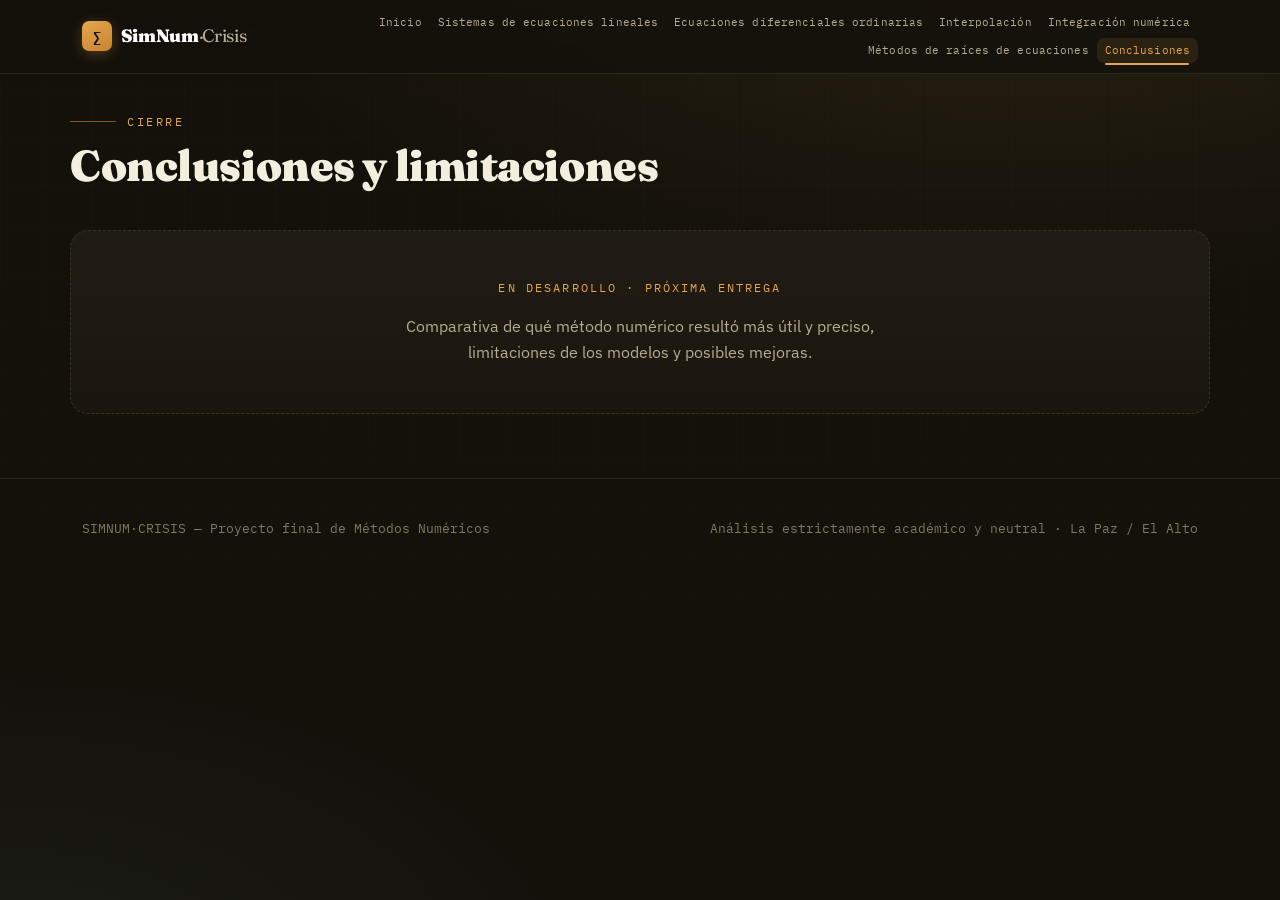
==== conclusiones.html @ 5d235de5 "Add files via upload" ====
<!DOCTYPE html>
<html lang="es" data-bs-theme="dark">
<head>
<meta charset="UTF-8">
<meta name="viewport" content="width=device-width, initial-scale=1.0">
<title>Conclusiones · SimNum·Crisis</title>
<link href="https://cdn.jsdelivr.net/npm/bootstrap@5.3.3/dist/css/bootstrap.min.css" rel="stylesheet">
<link rel="preconnect" href="https://fonts.googleapis.com">
<link rel="preconnect" href="https://fonts.gstatic.com" crossorigin>
<link href="https://fonts.googleapis.com/css2?family=Fraunces:opsz,wght@9..144,400;9..144,600;9..144,900&family=IBM+Plex+Mono:wght@400;500;600&family=IBM+Plex+Sans:wght@400;500;600;700&display=swap" rel="stylesheet">
<link rel="stylesheet" href="styles.css">
</head>
<body>
<div class="bg-atmos"></div><div class="bg-grid"></div>
<nav class="navbar navbar-expand-lg fixed-top"><div class="container"><a class="navbar-brand d-flex align-items-center" href="index.html"><span class="brand-mark">&#8721;</span> SimNum<span class="dim" style="font-weight:400">&#183;Crisis</span></a><button class="navbar-toggler border-0" type="button" data-bs-toggle="collapse" data-bs-target="#nav"><span class="navbar-toggler-icon"></span></button><div class="collapse navbar-collapse justify-content-end" id="nav"><ul class="navbar-nav align-items-lg-center"><li class="nav-item"><a class="nav-link" href="index.html">Inicio</a></li><li class="nav-item"><a class="nav-link" href="modulo1.html">Sistemas de ecuaciones lineales</a></li><li class="nav-item"><a class="nav-link" href="modulo2.html">Ecuaciones diferenciales ordinarias</a></li><li class="nav-item"><a class="nav-link" href="modulo3.html">Interpolaci&#243;n</a></li><li class="nav-item"><a class="nav-link" href="modulo4.html">Integraci&#243;n num&#233;rica</a></li><li class="nav-item"><a class="nav-link" href="modulo5.html">M&#233;todos de ra&#237;ces de ecuaciones</a></li><li class="nav-item"><a class="nav-link active" href="conclusiones.html">Conclusiones</a></li></ul></div></div></nav>
<main class="subpage">
<div class="container section"><div class="section-head"><div class="modnum"><span class="ln"></span> CIERRE</div><h2>Conclusiones y limitaciones</h2></div><div class="soon-wrap"><div class="soon-tag">En desarrollo &#183; pr&#243;xima entrega</div><p class="dim mt-3 mb-0" style="max-width:55ch;margin:auto">Comparativa de qu&#233; m&#233;todo num&#233;rico result&#243; m&#225;s &#250;til y preciso, limitaciones de los modelos y posibles mejoras.</p></div></div>
</main>
<footer><div class="container d-flex flex-wrap justify-content-between gap-2"><span>SIMNUM&#183;CRISIS &#8212; Proyecto final de M&#233;todos Num&#233;ricos</span><span class="faint">An&#225;lisis estrictamente acad&#233;mico y neutral &#183; La Paz / El Alto</span></div></footer>
<script src="https://cdn.jsdelivr.net/npm/bootstrap@5.3.3/dist/js/bootstrap.bundle.min.js"></script>
</body>
</html>
---- styles.css ----
:root{
  --ink:#14110B;--ink-2:#1A160E;--surface:#211C13;--surface-2:#2A2418;
  --line:#3A3120;--line-soft:#2E2718;--text:#F4EEDF;--text-dim:#B6AC94;--text-faint:#82785F;
  --ochre:#E4A64D;--ochre-deep:#C8842F;--teal:#6FC0A8;--crisis:#E05C3C;--blue:#7FA8D6;
  --font-display:'Fraunces',Georgia,serif;--font-body:'IBM Plex Sans',system-ui,sans-serif;--font-mono:'IBM Plex Mono',ui-monospace,monospace;
}
*{box-sizing:border-box}
html{scroll-behavior:smooth}
body{background:var(--ink);color:var(--text);font-family:var(--font-body);font-size:16px;line-height:1.6;overflow-x:hidden;-webkit-font-smoothing:antialiased}
.bg-atmos{position:fixed;inset:0;z-index:-2;pointer-events:none;background:radial-gradient(120% 80% at 80% -10%,rgba(228,166,77,.10),transparent 55%),radial-gradient(90% 70% at 0% 110%,rgba(111,192,168,.07),transparent 50%),var(--ink)}
.bg-grid{position:fixed;inset:0;z-index:-1;pointer-events:none;opacity:.5;background-image:linear-gradient(rgba(255,255,255,.022) 1px,transparent 1px),linear-gradient(90deg,rgba(255,255,255,.022) 1px,transparent 1px);background-size:46px 46px;mask-image:radial-gradient(120% 100% at 50% 0%,#000 40%,transparent 90%)}
h1,h2,h3,h4{font-family:var(--font-display);letter-spacing:-.01em;color:var(--text)}
.eyebrow{font-family:var(--font-mono);font-size:.72rem;font-weight:500;letter-spacing:.28em;text-transform:uppercase;color:var(--ochre)}
.mono{font-family:var(--font-mono)} .dim{color:var(--text-dim)} .faint{color:var(--text-faint)}

/* navbar / tabs */
.navbar{background:rgba(20,17,11,.86);backdrop-filter:blur(14px);border-bottom:1px solid var(--line-soft);padding:.6rem 0}
.navbar-brand{font-family:var(--font-display);font-weight:900;font-size:1.12rem;letter-spacing:-.02em}
.brand-mark{display:inline-flex;align-items:center;justify-content:center;width:30px;height:30px;margin-right:.55rem;border-radius:7px;background:linear-gradient(150deg,var(--ochre),var(--ochre-deep));color:#1a1407;font-family:var(--font-mono);font-weight:600;font-size:.85rem;box-shadow:0 3px 14px rgba(228,166,77,.28)}
.navbar-nav{flex-wrap:wrap;row-gap:.2rem;justify-content:flex-end}
.navbar .nav-link{font-family:var(--font-mono);font-size:.71rem;line-height:1.25;letter-spacing:.01em;color:var(--text-dim);padding:.34rem .55rem;border-radius:7px;transition:.18s;cursor:pointer;position:relative}
.navbar .nav-link:hover{color:var(--text);background:rgba(255,255,255,.04)}
.navbar .nav-link.active{color:var(--ochre);background:rgba(228,166,77,.10)}
.navbar .nav-link.active::after{content:"";position:absolute;left:.55rem;right:.55rem;bottom:-2px;height:2px;background:var(--ochre);border-radius:2px}

/* views */
.view{display:none}
.view.active{display:block;animation:fade .45s ease}
@keyframes fade{from{opacity:0;transform:translateY(10px)}to{opacity:1;transform:none}}

/* hero */
.hero{padding:7rem 0 2.5rem}
.hero-tag{display:inline-flex;align-items:center;gap:.6rem;margin-bottom:1.6rem;padding:.4rem .9rem;border:1px solid var(--line);border-radius:100px;font-family:var(--font-mono);font-size:.74rem;letter-spacing:.12em;color:var(--text-dim);background:rgba(224,92,60,.06)}
.hero-tag .pulse{width:8px;height:8px;border-radius:50%;background:var(--crisis);animation:pulse 2.2s infinite}
@keyframes pulse{0%{box-shadow:0 0 0 0 rgba(224,92,60,.55)}70%{box-shadow:0 0 0 11px rgba(224,92,60,0)}100%{box-shadow:0 0 0 0 rgba(224,92,60,0)}}
.hero h1{font-size:clamp(2.4rem,5.6vw,4.3rem);font-weight:900;line-height:1.03;margin-bottom:1.3rem}
.hero h1 .accent{color:var(--ochre);font-style:italic;font-weight:600}
.hero .lead-txt{font-size:1.1rem;color:var(--text-dim);max-width:60ch}
.hero-meta{display:flex;flex-wrap:wrap;gap:1.3rem;margin-top:2rem;font-family:var(--font-mono);font-size:.8rem;color:var(--text-faint)}
.hero-meta span b{color:var(--text-dim);font-weight:500}

/* map */
.map-card{background:linear-gradient(180deg,var(--surface),var(--ink-2));border:1px solid var(--line);border-radius:18px;padding:1.2rem 1.2rem .8rem;height:100%}
.bolmap{width:100%;height:auto;max-height:500px;display:block}
.land-g{filter:drop-shadow(0 0 22px rgba(228,166,77,.12))}
.bol-land{fill:rgba(228,166,77,.06);stroke:var(--ochre);stroke-width:2.4;stroke-linejoin:round}
.route{stroke:var(--teal);stroke-width:2;stroke-dasharray:7 7;opacity:.65;animation:dash 16s linear infinite}
@keyframes dash{to{stroke-dashoffset:-260}}
.plant-node{fill:var(--teal);stroke:var(--ink);stroke-width:2}
.plant-lbl{fill:var(--teal);font-family:var(--font-mono);font-size:17px;font-weight:500}
.city-dot{fill:var(--text-dim)}
.city-major{fill:var(--crisis);stroke:#fff;stroke-width:2}
.city-halo{fill:var(--crisis);animation:halo 2.6s ease-in-out infinite}
@keyframes halo{0%,100%{opacity:.10}50%{opacity:.30}}
.city-lbl{fill:var(--text-dim);font-family:var(--font-mono);font-size:18px}
.city-lbl-major{fill:var(--text);font-family:var(--font-mono);font-size:22px;font-weight:600}
.map-legend{display:flex;flex-wrap:wrap;gap:1rem;font-family:var(--font-mono);font-size:.72rem;color:var(--text-faint);padding:.4rem .2rem 0}
.map-legend i{display:inline-block;width:10px;height:10px;border-radius:50%;margin-right:.4rem;vertical-align:middle}

/* statcards */
.statcard{border:1px solid var(--line);border-radius:14px;padding:1.25rem 1.35rem;height:100%;background:linear-gradient(180deg,var(--surface),var(--ink-2));transition:.22s}
.statcard:hover{border-color:var(--ochre-deep);transform:translateY(-3px)}
.statcard .val{font-family:var(--font-display);font-weight:900;font-size:1.9rem;line-height:1;color:var(--ochre)}
.statcard .val small{font-size:1rem;color:var(--text-dim);font-weight:400}
.statcard .lbl{font-family:var(--font-mono);font-size:.7rem;letter-spacing:.08em;text-transform:uppercase;color:var(--text-faint);margin-top:.55rem}
.statcard .src{font-size:.73rem;color:var(--text-faint);margin-top:.3rem}

/* method overview */
.method-card{border:1px solid var(--line);border-radius:14px;padding:1.3rem;height:100%;background:linear-gradient(180deg,var(--surface),var(--ink-2));transition:.2s;cursor:pointer}
.method-card:hover{border-color:var(--ochre);transform:translateY(-3px)}
.method-card .mc-num{font-family:var(--font-mono);font-size:.75rem;color:var(--ochre);letter-spacing:.1em}
.method-card h4{font-size:1.05rem;margin:.5rem 0 .4rem}
.method-card p{font-size:.86rem;color:var(--text-dim);margin:0}

/* section */
.section{padding:2.5rem 0 4rem}
.section-head{margin-bottom:2.4rem}
.section-head h2{font-size:clamp(1.9rem,4vw,2.7rem);font-weight:900;margin:.5rem 0 .8rem}
.modnum{font-family:var(--font-mono);font-size:.78rem;letter-spacing:.2em;color:var(--ochre);display:flex;align-items:center;gap:.7rem}
.modnum .ln{height:1px;width:46px;background:var(--ochre-deep);opacity:.6}

/* panels */
.panel{background:linear-gradient(180deg,var(--surface),var(--ink-2));border:1px solid var(--line);border-radius:16px;padding:1.6rem}
.panel h4{font-size:1.1rem;margin-bottom:.2rem}
.panel-label{font-family:var(--font-mono);font-size:.72rem;letter-spacing:.14em;text-transform:uppercase;color:var(--text-faint);margin-bottom:1.1rem}
.algo-note{font-size:.92rem;color:var(--text-dim);border-left:2px solid var(--ochre-deep);padding:.2rem 0 .2rem 1rem;margin-bottom:1.2rem}
.algo-note code{color:var(--ochre);background:rgba(228,166,77,.08);padding:.05rem .35rem;border-radius:4px}

/* matrix inputs */
.matrix-wrap{display:flex;align-items:stretch;gap:1.1rem;flex-wrap:wrap}
.matrix-grid{display:grid;grid-template-columns:repeat(3,1fr);gap:.5rem}
.bvec-grid{display:grid;grid-template-columns:1fr;gap:.5rem}
.cell-lbl{font-family:var(--font-mono);font-size:.68rem;color:var(--text-faint);letter-spacing:.06em}
.num-in{width:100%;background:var(--ink);border:1px solid var(--line);color:var(--text);font-family:var(--font-mono);font-size:.95rem;text-align:center;border-radius:8px;padding:.5rem .3rem;transition:.15s}
.num-in:focus{outline:none;border-color:var(--ochre);box-shadow:0 0 0 3px rgba(228,166,77,.15);background:#171309}
.brace{display:flex;align-items:center;font-size:2.6rem;color:var(--text-faint);font-family:var(--font-display)}
.eq-sign{display:flex;align-items:center;font-family:var(--font-mono);font-size:1.4rem;color:var(--ochre)}
.dom-badge{display:inline-flex;align-items:center;gap:.5rem;font-family:var(--font-mono);font-size:.78rem;padding:.4rem .8rem;border-radius:8px;border:1px solid var(--line)}
.dom-ok{color:var(--teal);border-color:rgba(111,192,168,.4);background:rgba(111,192,168,.07)}
.dom-bad{color:var(--crisis);border-color:rgba(224,92,60,.4);background:rgba(224,92,60,.07)}
.dot{width:8px;height:8px;border-radius:50%}
.btn-calc{background:linear-gradient(150deg,var(--ochre),var(--ochre-deep));color:#1a1407;border:none;font-family:var(--font-mono);font-weight:600;letter-spacing:.05em;font-size:.85rem;padding:.7rem 1.6rem;border-radius:9px;transition:.18s}
.btn-calc:hover{filter:brightness(1.08);transform:translateY(-2px);box-shadow:0 8px 22px rgba(228,166,77,.25);color:#1a1407}
.btn-ghost{background:transparent;border:1px solid var(--line);color:var(--text-dim);font-family:var(--font-mono);font-size:.8rem;padding:.6rem 1.1rem;border-radius:9px;transition:.18s;cursor:pointer}
.btn-ghost:hover{border-color:var(--crisis);color:var(--crisis)}
.res-x{display:flex;flex-direction:column;gap:.7rem}
.x-row{display:flex;align-items:center;justify-content:space-between;padding:.8rem 1rem;border:1px solid var(--line);border-radius:10px;background:var(--ink-2)}
.x-row .name{font-size:.9rem}
.x-row .name small{display:block;font-family:var(--font-mono);font-size:.68rem;color:var(--text-faint)}
.x-row .qty{font-family:var(--font-display);font-weight:900;font-size:1.5rem;color:var(--ochre)}
.x-row .qty span{font-size:.8rem;color:var(--text-dim);font-weight:400}
.tbl-iter{width:100%;font-family:var(--font-mono);font-size:.82rem;border-collapse:collapse}
.tbl-iter th{color:var(--ochre);text-align:right;padding:.5rem .7rem;border-bottom:1px solid var(--line);font-weight:500;position:sticky;top:0;background:var(--surface)}
.tbl-iter th:first-child{text-align:left}
.tbl-iter td{text-align:right;padding:.42rem .7rem;border-bottom:1px solid var(--line-soft);color:var(--text-dim)}
.tbl-iter td:first-child{text-align:left;color:var(--text-faint)}
.tbl-iter tr:last-child td{color:var(--text);font-weight:500}
.tbl-scroll{max-height:340px;overflow:auto;border:1px solid var(--line);border-radius:10px}
.interp{background:rgba(228,166,77,.05);border:1px solid var(--line);border-radius:12px;padding:1.2rem 1.3rem;font-size:.94rem;color:var(--text-dim)}
.interp h5{font-family:var(--font-mono);font-size:.74rem;letter-spacing:.14em;text-transform:uppercase;color:var(--ochre);margin-bottom:.7rem}
.interp b{color:var(--text);font-weight:600}

/* en desarrollo */
.soon-wrap{text-align:center;padding:3rem 1rem;border:1px dashed var(--line);border-radius:18px;background:linear-gradient(180deg,var(--surface),var(--ink-2))}
.soon-wrap .soon-tag{font-family:var(--font-mono);font-size:.74rem;letter-spacing:.18em;color:var(--ochre);text-transform:uppercase}
.soon-data{display:inline-block;text-align:left;margin-top:1.4rem;border:1px solid var(--line);border-radius:12px;padding:1.1rem 1.4rem;font-family:var(--font-mono);font-size:.85rem;color:var(--text-dim);background:var(--ink-2)}
.soon-data b{color:var(--ochre)}

footer{border-top:1px solid var(--line-soft);padding:2.5rem 0;color:var(--text-faint);font-family:var(--font-mono);font-size:.8rem}
::-webkit-scrollbar{width:10px;height:10px}::-webkit-scrollbar-track{background:var(--ink)}::-webkit-scrollbar-thumb{background:var(--line);border-radius:6px}::-webkit-scrollbar-thumb:hover{background:var(--ochre-deep)}
.helper{font-size:.78rem;color:var(--text-faint)}

/* marcadores de bloqueo (datos ABC) */
.blk-glow{fill:var(--crisis);opacity:.16;animation:halo 2.4s ease-in-out infinite}
.blk-disc{fill:rgba(224,92,60,.9);stroke:#fff;stroke-width:1.5}
.blk-num{fill:#fff;font-family:var(--font-mono);font-size:18px;font-weight:600;text-anchor:middle;dominant-baseline:central}
.map-foot{font-family:var(--font-mono);font-size:.7rem;color:var(--text-faint);line-height:1.55;margin:.55rem .2rem 0}

.subpage{padding-top:4.5rem}

/* ---- Modulo 1: bloques explicativos para publico no tecnico ---- */
.plain{font-size:1rem;color:var(--text-dim);line-height:1.72}
.plain b{color:var(--text);font-weight:600}
.explain .panel-label:first-child{margin-top:0}
.know-box{border:1px solid var(--line);border-radius:12px;padding:1rem 1.1rem;height:100%;background:var(--ink-2)}
.know-box.want{border-color:rgba(228,166,77,.35);background:rgba(228,166,77,.05)}
.know-h{font-family:var(--font-mono);font-size:.74rem;letter-spacing:.07em;text-transform:uppercase;color:var(--teal);margin-bottom:.5rem}
.know-box.want .know-h{color:var(--ochre)}
.know-ul{margin:0;padding-left:1.1rem;color:var(--text-dim);font-size:.92rem}
.know-ul li{margin-bottom:.35rem}
.know-ul li:last-child{margin-bottom:0}
.know-ul b{color:var(--text)}
.xi-list{display:flex;flex-direction:column;gap:.6rem}
.xi-item{display:flex;align-items:center;gap:.9rem;border:1px solid var(--line);border-radius:10px;padding:.7rem .9rem;background:var(--ink-2)}
.xi-chip{flex:none;width:44px;height:44px;border-radius:10px;display:flex;align-items:center;justify-content:center;font-family:var(--font-display);font-weight:900;font-size:1.3rem;color:#1a1407;background:linear-gradient(150deg,var(--ochre),var(--ochre-deep))}
.xi-item b{color:var(--text);font-size:.96rem}
.xi-item small{display:block;font-family:var(--font-mono);font-size:.72rem;color:var(--text-faint)}
.concept-box{border-left:3px solid var(--teal);background:rgba(111,192,168,.06);border-radius:0 10px 10px 0;padding:.9rem 1.1rem;font-size:.94rem;color:var(--text-dim);line-height:1.65}
.concept-box b{color:var(--text);font-weight:600}
.conclusion-card{background:linear-gradient(180deg,rgba(228,166,77,.06),var(--ink-2));border-color:rgba(228,166,77,.3)}
.faint-note{font-size:.92rem;color:var(--text-faint)}
.faint-note b{color:var(--text-dim)}

/* Modulo 3: grilla de datos editable */
.m3-grid{display:grid;grid-template-columns:repeat(4,1fr);gap:.4rem;align-items:center}
.m3-grid .num-in{padding:.45rem .25rem;font-size:.88rem}
.m3-h{font-family:var(--font-mono);font-size:.66rem;letter-spacing:.04em;color:var(--text-faint);text-transform:uppercase;text-align:center;padding-bottom:.15rem}
.m3-h:first-child{text-align:left}
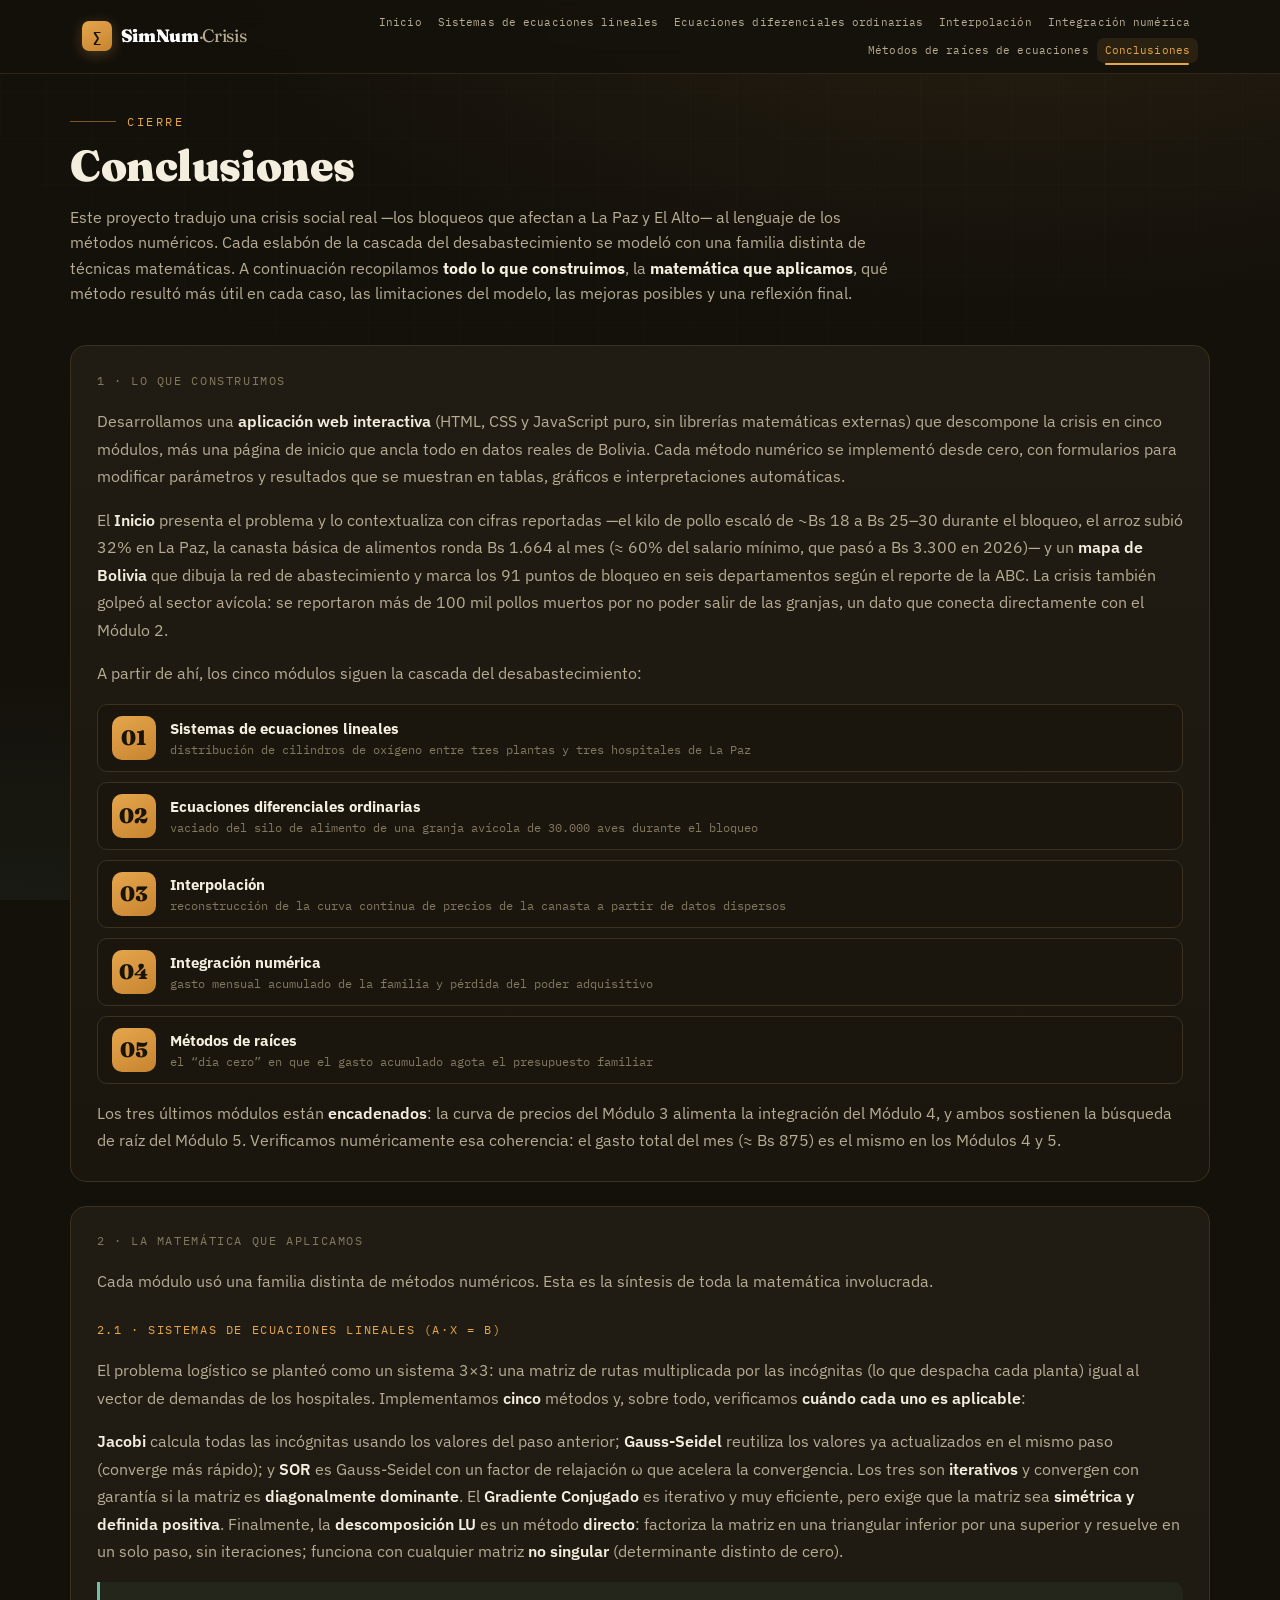
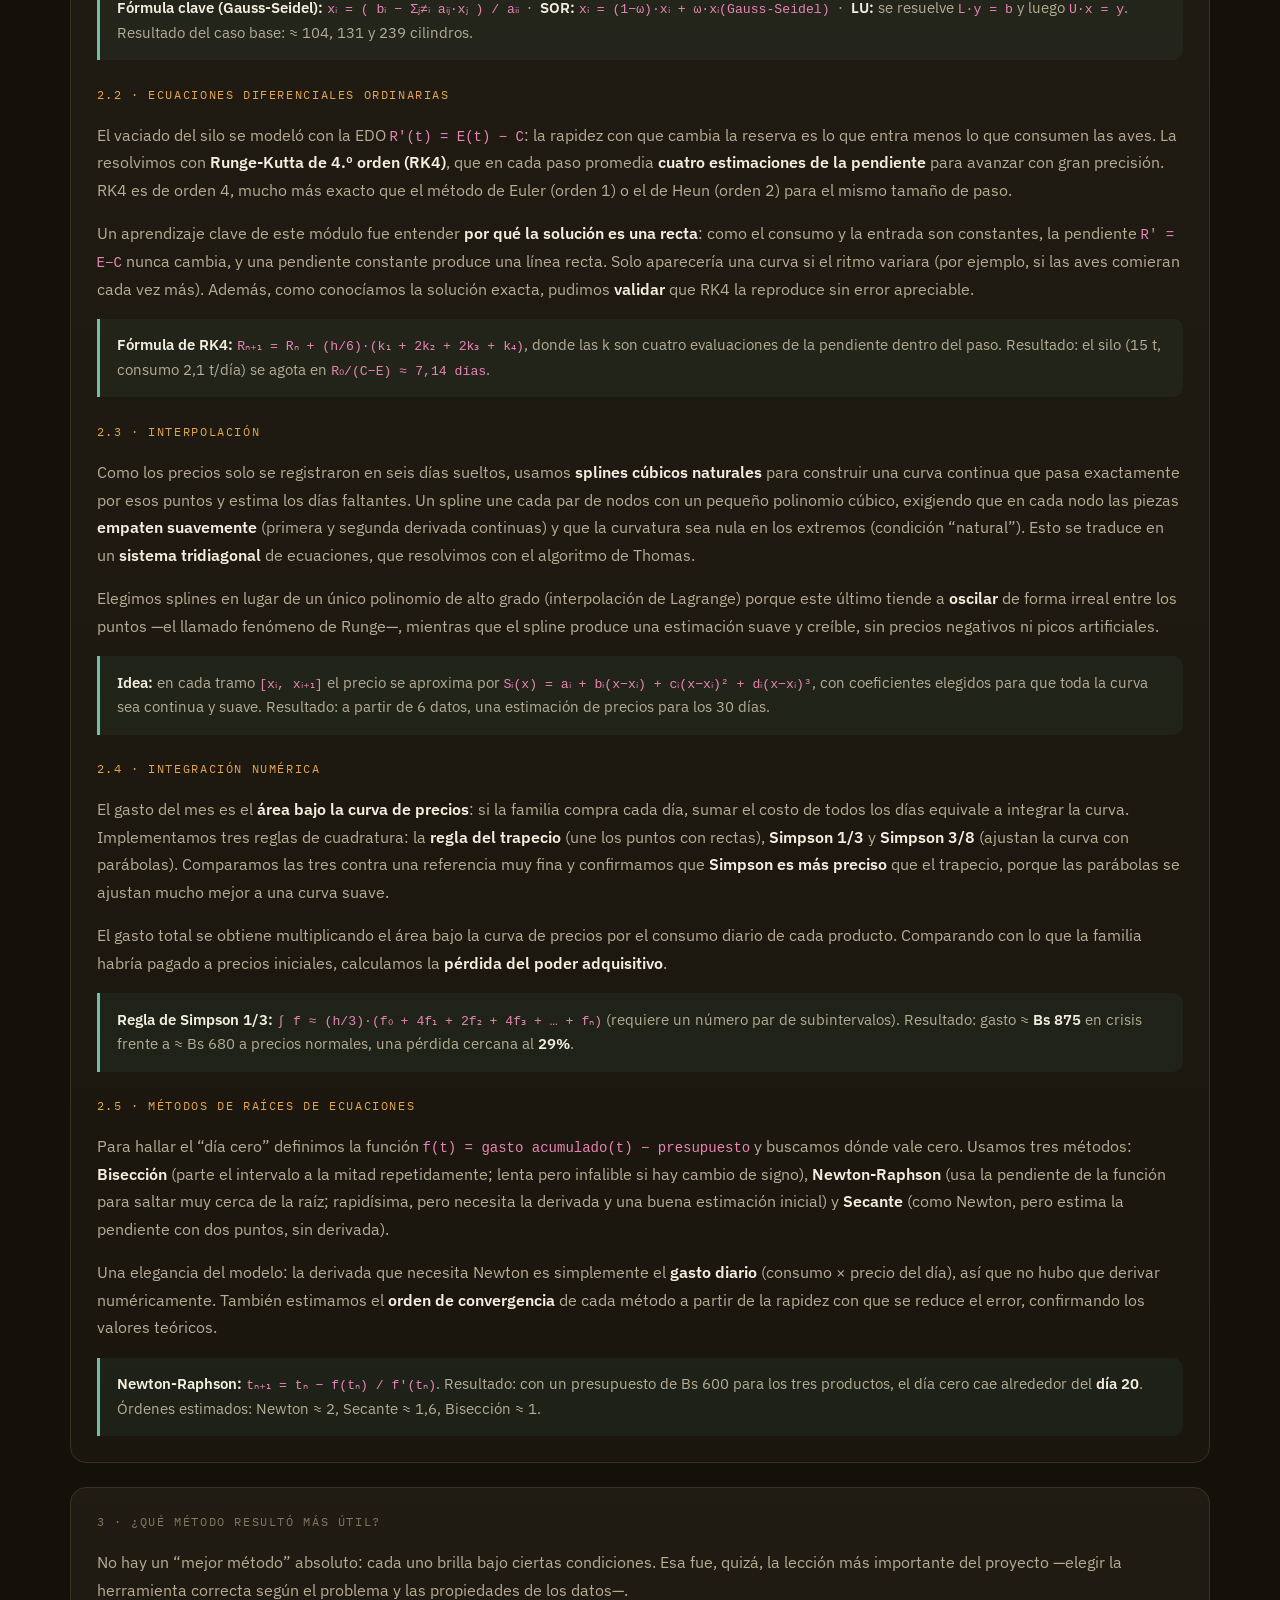
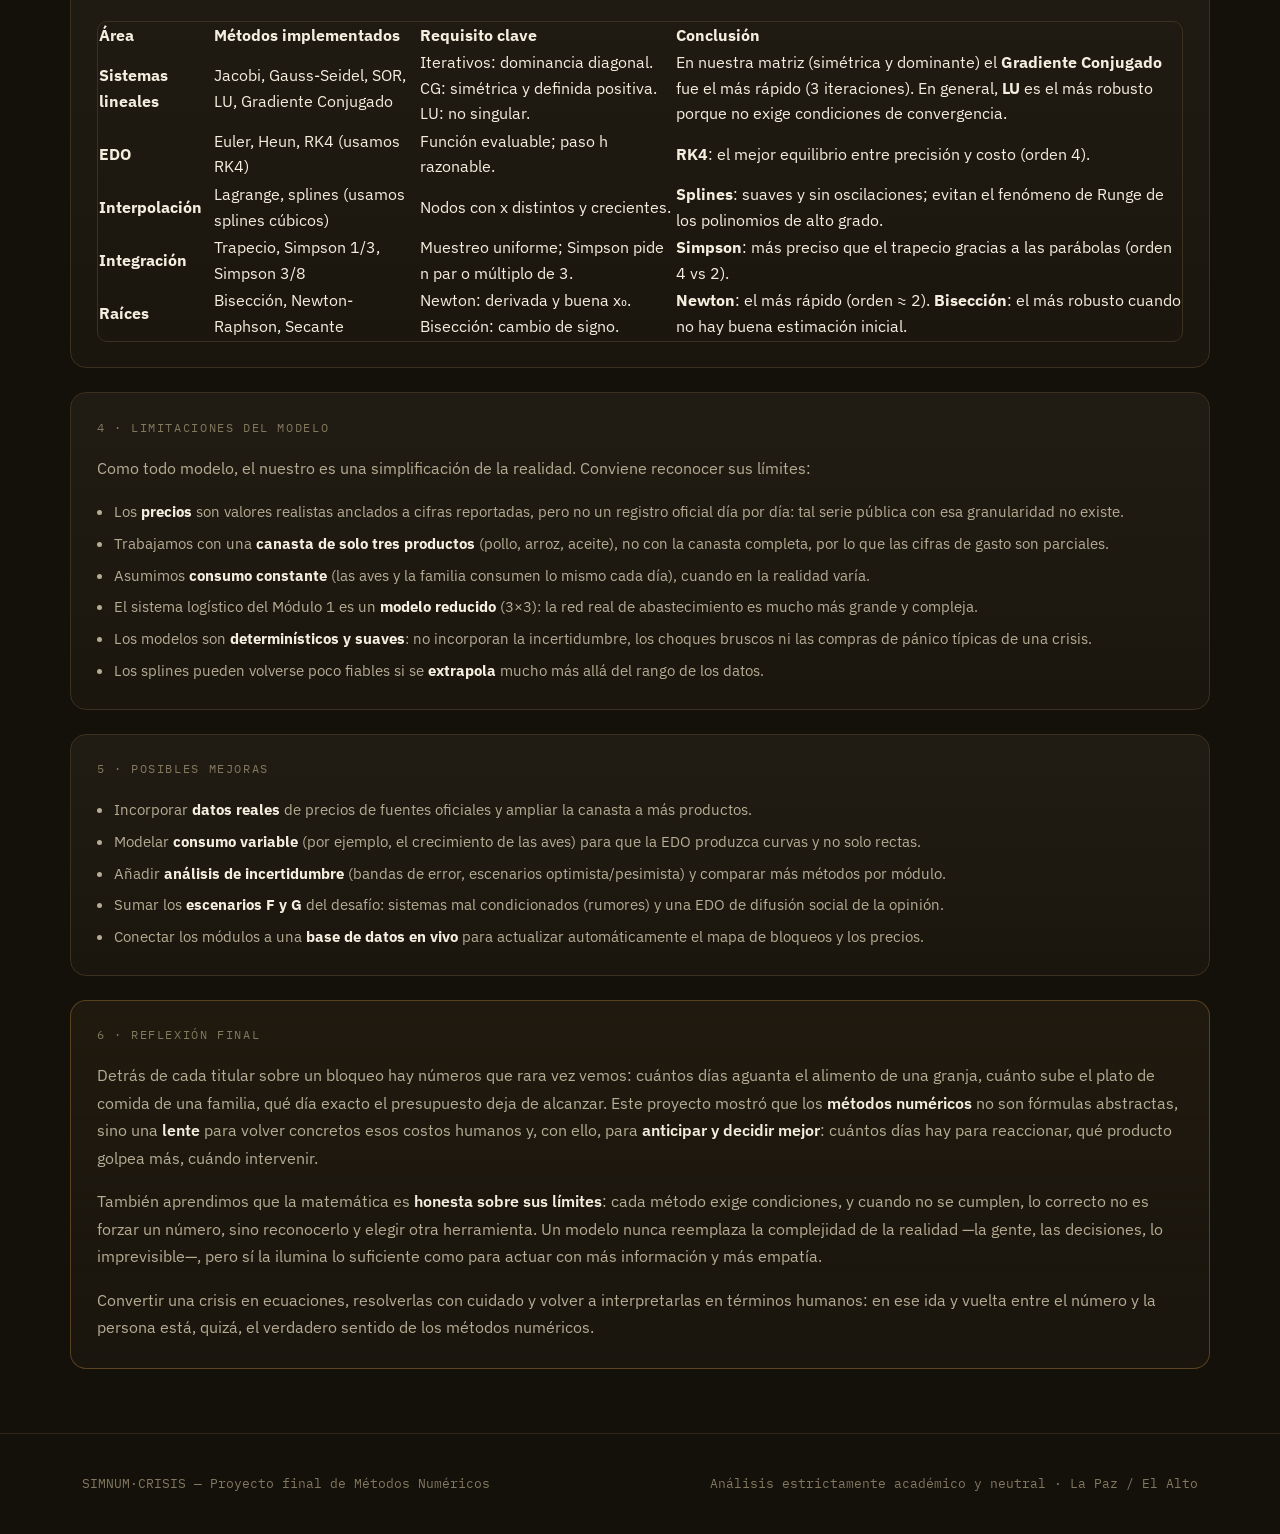
==== commit cf4f627e: "Update conclusiones.html" ====
--- a/conclusiones.html
+++ b/conclusiones.html
@@ -14,9 +14,112 @@
 <div class="bg-atmos"></div><div class="bg-grid"></div>
 <nav class="navbar navbar-expand-lg fixed-top"><div class="container"><a class="navbar-brand d-flex align-items-center" href="index.html"><span class="brand-mark">&#8721;</span> SimNum<span class="dim" style="font-weight:400">&#183;Crisis</span></a><button class="navbar-toggler border-0" type="button" data-bs-toggle="collapse" data-bs-target="#nav"><span class="navbar-toggler-icon"></span></button><div class="collapse navbar-collapse justify-content-end" id="nav"><ul class="navbar-nav align-items-lg-center"><li class="nav-item"><a class="nav-link" href="index.html">Inicio</a></li><li class="nav-item"><a class="nav-link" href="modulo1.html">Sistemas de ecuaciones lineales</a></li><li class="nav-item"><a class="nav-link" href="modulo2.html">Ecuaciones diferenciales ordinarias</a></li><li class="nav-item"><a class="nav-link" href="modulo3.html">Interpolaci&#243;n</a></li><li class="nav-item"><a class="nav-link" href="modulo4.html">Integraci&#243;n num&#233;rica</a></li><li class="nav-item"><a class="nav-link" href="modulo5.html">M&#233;todos de ra&#237;ces de ecuaciones</a></li><li class="nav-item"><a class="nav-link active" href="conclusiones.html">Conclusiones</a></li></ul></div></div></nav>
 <main class="subpage">
-<div class="container section"><div class="section-head"><div class="modnum"><span class="ln"></span> CIERRE</div><h2>Conclusiones y limitaciones</h2></div><div class="soon-wrap"><div class="soon-tag">En desarrollo &#183; pr&#243;xima entrega</div><p class="dim mt-3 mb-0" style="max-width:55ch;margin:auto">Comparativa de qu&#233; m&#233;todo num&#233;rico result&#243; m&#225;s &#250;til y preciso, limitaciones de los modelos y posibles mejoras.</p></div></div>
+<div class="container section">
+    <div class="section-head">
+      <div class="modnum"><span class="ln"></span> CIERRE</div>
+      <h2>Conclusiones</h2>
+      <p class="dim" style="max-width:82ch">Este proyecto tradujo una crisis social real —los bloqueos que afectan a La Paz y El Alto— al lenguaje de los métodos numéricos. Cada eslabón de la cascada del desabastecimiento se modeló con una familia distinta de técnicas matemáticas. A continuación recopilamos <b style="color:var(--text)">todo lo que construimos</b>, la <b style="color:var(--text)">matemática que aplicamos</b>, qué método resultó más útil en cada caso, las limitaciones del modelo, las mejoras posibles y una reflexión final.</p>
+    </div>
+
+    <!-- ====== LO QUE CONSTRUIMOS ====== -->
+    <div class="panel explain mb-4">
+      <div class="panel-label">1 · Lo que construimos</div>
+      <p class="plain">Desarrollamos una <b>aplicación web interactiva</b> (HTML, CSS y JavaScript puro, sin librerías matemáticas externas) que descompone la crisis en cinco módulos, más una página de inicio que ancla todo en datos reales de Bolivia. Cada método numérico se implementó desde cero, con formularios para modificar parámetros y resultados que se muestran en tablas, gráficos e interpretaciones automáticas.</p>
+      <p class="plain">El <b>Inicio</b> presenta el problema y lo contextualiza con cifras reportadas —el kilo de pollo escaló de ~Bs 18 a Bs 25–30 durante el bloqueo, el arroz subió 32% en La Paz, la canasta básica de alimentos ronda Bs 1.664 al mes (≈ 60% del salario mínimo, que pasó a Bs 3.300 en 2026)— y un <b>mapa de Bolivia</b> que dibuja la red de abastecimiento y marca los 91 puntos de bloqueo en seis departamentos según el reporte de la ABC. La crisis también golpeó al sector avícola: se reportaron más de 100 mil pollos muertos por no poder salir de las granjas, un dato que conecta directamente con el Módulo 2.</p>
+      <p class="plain mb-0">A partir de ahí, los cinco módulos siguen la cascada del desabastecimiento:</p>
+      <div class="xi-list mt-3">
+        <div class="xi-item"><span class="xi-chip">01</span><div><b>Sistemas de ecuaciones lineales</b><small>distribución de cilindros de oxígeno entre tres plantas y tres hospitales de La Paz</small></div></div>
+        <div class="xi-item"><span class="xi-chip">02</span><div><b>Ecuaciones diferenciales ordinarias</b><small>vaciado del silo de alimento de una granja avícola de 30.000 aves durante el bloqueo</small></div></div>
+        <div class="xi-item"><span class="xi-chip">03</span><div><b>Interpolación</b><small>reconstrucción de la curva continua de precios de la canasta a partir de datos dispersos</small></div></div>
+        <div class="xi-item"><span class="xi-chip">04</span><div><b>Integración numérica</b><small>gasto mensual acumulado de la familia y pérdida del poder adquisitivo</small></div></div>
+        <div class="xi-item"><span class="xi-chip">05</span><div><b>Métodos de raíces</b><small>el “día cero” en que el gasto acumulado agota el presupuesto familiar</small></div></div>
+      </div>
+      <p class="plain mt-3 mb-0">Los tres últimos módulos están <b>encadenados</b>: la curva de precios del Módulo 3 alimenta la integración del Módulo 4, y ambos sostienen la búsqueda de raíz del Módulo 5. Verificamos numéricamente esa coherencia: el gasto total del mes (≈ Bs 875) es el mismo en los Módulos 4 y 5.</p>
+    </div>
+
+    <!-- ====== LA MATEMATICA ====== -->
+    <div class="panel explain mb-4">
+      <div class="panel-label">2 · La matemática que aplicamos</div>
+      <p class="plain">Cada módulo usó una familia distinta de métodos numéricos. Esta es la síntesis de toda la matemática involucrada.</p>
+
+      <div class="panel-label" style="margin-top:1.6rem;color:var(--ochre)">2.1 · Sistemas de ecuaciones lineales (A·x = b)</div>
+      <p class="plain">El problema logístico se planteó como un sistema 3×3: una matriz de rutas multiplicada por las incógnitas (lo que despacha cada planta) igual al vector de demandas de los hospitales. Implementamos <b>cinco</b> métodos y, sobre todo, verificamos <b>cuándo cada uno es aplicable</b>:</p>
+      <p class="plain"><b>Jacobi</b> calcula todas las incógnitas usando los valores del paso anterior; <b>Gauss-Seidel</b> reutiliza los valores ya actualizados en el mismo paso (converge más rápido); y <b>SOR</b> es Gauss-Seidel con un factor de relajación ω que acelera la convergencia. Los tres son <b>iterativos</b> y convergen con garantía si la matriz es <b>diagonalmente dominante</b>. El <b>Gradiente Conjugado</b> es iterativo y muy eficiente, pero exige que la matriz sea <b>simétrica y definida positiva</b>. Finalmente, la <b>descomposición LU</b> es un método <b>directo</b>: factoriza la matriz en una triangular inferior por una superior y resuelve en un solo paso, sin iteraciones; funciona con cualquier matriz <b>no singular</b> (determinante distinto de cero).</p>
+      <div class="concept-box"><b>Fórmula clave (Gauss-Seidel):</b> <code>xᵢ = ( bᵢ − Σⱼ≠ᵢ aᵢⱼ·xⱼ ) / aᵢᵢ</code> &nbsp;·&nbsp; <b>SOR:</b> <code>xᵢ = (1−ω)·xᵢ + ω·xᵢ(Gauss-Seidel)</code> &nbsp;·&nbsp; <b>LU:</b> se resuelve <code>L·y = b</code> y luego <code>U·x = y</code>. Resultado del caso base: ≈ 104, 131 y 239 cilindros.</div>
+
+      <div class="panel-label" style="margin-top:1.6rem;color:var(--ochre)">2.2 · Ecuaciones diferenciales ordinarias</div>
+      <p class="plain">El vaciado del silo se modeló con la EDO <code>R′(t) = E(t) − C</code>: la rapidez con que cambia la reserva es lo que entra menos lo que consumen las aves. La resolvimos con <b>Runge-Kutta de 4.º orden (RK4)</b>, que en cada paso promedia <b>cuatro estimaciones de la pendiente</b> para avanzar con gran precisión. RK4 es de orden 4, mucho más exacto que el método de Euler (orden 1) o el de Heun (orden 2) para el mismo tamaño de paso.</p>
+      <p class="plain">Un aprendizaje clave de este módulo fue entender <b>por qué la solución es una recta</b>: como el consumo y la entrada son constantes, la pendiente <code>R′ = E−C</code> nunca cambia, y una pendiente constante produce una línea recta. Solo aparecería una curva si el ritmo variara (por ejemplo, si las aves comieran cada vez más). Además, como conocíamos la solución exacta, pudimos <b>validar</b> que RK4 la reproduce sin error apreciable.</p>
+      <div class="concept-box"><b>Fórmula de RK4:</b> <code>Rₙ₊₁ = Rₙ + (h/6)·(k₁ + 2k₂ + 2k₃ + k₄)</code>, donde las k son cuatro evaluaciones de la pendiente dentro del paso. Resultado: el silo (15 t, consumo 2,1 t/día) se agota en <code>R₀/(C−E) ≈ 7,14 días</code>.</div>
+
+      <div class="panel-label" style="margin-top:1.6rem;color:var(--ochre)">2.3 · Interpolación</div>
+      <p class="plain">Como los precios solo se registraron en seis días sueltos, usamos <b>splines cúbicos naturales</b> para construir una curva continua que pasa exactamente por esos puntos y estima los días faltantes. Un spline une cada par de nodos con un pequeño polinomio cúbico, exigiendo que en cada nodo las piezas <b>empaten suavemente</b> (primera y segunda derivada continuas) y que la curvatura sea nula en los extremos (condición “natural”). Esto se traduce en un <b>sistema tridiagonal</b> de ecuaciones, que resolvimos con el algoritmo de Thomas.</p>
+      <p class="plain">Elegimos splines en lugar de un único polinomio de alto grado (interpolación de Lagrange) porque este último tiende a <b>oscilar</b> de forma irreal entre los puntos —el llamado fenómeno de Runge—, mientras que el spline produce una estimación suave y creíble, sin precios negativos ni picos artificiales.</p>
+      <div class="concept-box"><b>Idea:</b> en cada tramo <code>[xᵢ, xᵢ₊₁]</code> el precio se aproxima por <code>Sᵢ(x) = aᵢ + bᵢ(x−xᵢ) + cᵢ(x−xᵢ)² + dᵢ(x−xᵢ)³</code>, con coeficientes elegidos para que toda la curva sea continua y suave. Resultado: a partir de 6 datos, una estimación de precios para los 30 días.</div>
+
+      <div class="panel-label" style="margin-top:1.6rem;color:var(--ochre)">2.4 · Integración numérica</div>
+      <p class="plain">El gasto del mes es el <b>área bajo la curva de precios</b>: si la familia compra cada día, sumar el costo de todos los días equivale a integrar la curva. Implementamos tres reglas de cuadratura: la <b>regla del trapecio</b> (une los puntos con rectas), <b>Simpson 1/3</b> y <b>Simpson 3/8</b> (ajustan la curva con parábolas). Comparamos las tres contra una referencia muy fina y confirmamos que <b>Simpson es más preciso</b> que el trapecio, porque las parábolas se ajustan mucho mejor a una curva suave.</p>
+      <p class="plain">El gasto total se obtiene multiplicando el área bajo la curva de precios por el consumo diario de cada producto. Comparando con lo que la familia habría pagado a precios iniciales, calculamos la <b>pérdida del poder adquisitivo</b>.</p>
+      <div class="concept-box"><b>Regla de Simpson 1/3:</b> <code>∫ f ≈ (h/3)·(f₀ + 4f₁ + 2f₂ + 4f₃ + … + fₙ)</code> (requiere un número par de subintervalos). Resultado: gasto ≈ <b>Bs 875</b> en crisis frente a ≈ Bs 680 a precios normales, una pérdida cercana al <b>29%</b>.</div>
+
+      <div class="panel-label" style="margin-top:1.6rem;color:var(--ochre)">2.5 · Métodos de raíces de ecuaciones</div>
+      <p class="plain">Para hallar el “día cero” definimos la función <code>f(t) = gasto acumulado(t) − presupuesto</code> y buscamos dónde vale cero. Usamos tres métodos: <b>Bisección</b> (parte el intervalo a la mitad repetidamente; lenta pero infalible si hay cambio de signo), <b>Newton-Raphson</b> (usa la pendiente de la función para saltar muy cerca de la raíz; rapidísima, pero necesita la derivada y una buena estimación inicial) y <b>Secante</b> (como Newton, pero estima la pendiente con dos puntos, sin derivada).</p>
+      <p class="plain">Una elegancia del modelo: la derivada que necesita Newton es simplemente el <b>gasto diario</b> (consumo × precio del día), así que no hubo que derivar numéricamente. También estimamos el <b>orden de convergencia</b> de cada método a partir de la rapidez con que se reduce el error, confirmando los valores teóricos.</p>
+      <div class="concept-box"><b>Newton-Raphson:</b> <code>tₙ₊₁ = tₙ − f(tₙ) / f′(tₙ)</code>. Resultado: con un presupuesto de Bs 600 para los tres productos, el día cero cae alrededor del <b>día 20</b>. Órdenes estimados: Newton ≈ 2, Secante ≈ 1,6, Bisección ≈ 1.</div>
+    </div>
+
+    <!-- ====== QUE METODO FUE MEJOR ====== -->
+    <div class="panel explain mb-4">
+      <div class="panel-label">3 · ¿Qué método resultó más útil?</div>
+      <p class="plain">No hay un “mejor método” absoluto: cada uno brilla bajo ciertas condiciones. Esa fue, quizá, la lección más importante del proyecto —elegir la herramienta correcta según el problema y las propiedades de los datos—.</p>
+      <div class="tbl-scroll" style="margin-top:1rem"><table class="ctab">
+        <thead><tr><th>Área</th><th>Métodos implementados</th><th>Requisito clave</th><th>Conclusión</th></tr></thead>
+        <tbody>
+        <tr><td><b>Sistemas lineales</b></td><td>Jacobi, Gauss-Seidel, SOR, LU, Gradiente Conjugado</td><td>Iterativos: dominancia diagonal. CG: simétrica y definida positiva. LU: no singular.</td><td>En nuestra matriz (simétrica y dominante) el <b>Gradiente Conjugado</b> fue el más rápido (3 iteraciones). En general, <b>LU</b> es el más robusto porque no exige condiciones de convergencia.</td></tr>
+        <tr><td><b>EDO</b></td><td>Euler, Heun, RK4 (usamos RK4)</td><td>Función evaluable; paso h razonable.</td><td><b>RK4</b>: el mejor equilibrio entre precisión y costo (orden 4).</td></tr>
+        <tr><td><b>Interpolación</b></td><td>Lagrange, splines (usamos splines cúbicos)</td><td>Nodos con x distintos y crecientes.</td><td><b>Splines</b>: suaves y sin oscilaciones; evitan el fenómeno de Runge de los polinomios de alto grado.</td></tr>
+        <tr><td><b>Integración</b></td><td>Trapecio, Simpson 1/3, Simpson 3/8</td><td>Muestreo uniforme; Simpson pide n par o múltiplo de 3.</td><td><b>Simpson</b>: más preciso que el trapecio gracias a las parábolas (orden 4 vs 2).</td></tr>
+        <tr><td><b>Raíces</b></td><td>Bisección, Newton-Raphson, Secante</td><td>Newton: derivada y buena x₀. Bisección: cambio de signo.</td><td><b>Newton</b>: el más rápido (orden ≈ 2). <b>Bisección</b>: el más robusto cuando no hay buena estimación inicial.</td></tr>
+        </tbody>
+      </table></div>
+    </div>
+
+    <!-- ====== LIMITACIONES ====== -->
+    <div class="panel explain mb-4">
+      <div class="panel-label">4 · Limitaciones del modelo</div>
+      <p class="plain">Como todo modelo, el nuestro es una simplificación de la realidad. Conviene reconocer sus límites:</p>
+      <ul class="know-ul" style="font-size:.96rem;line-height:1.7">
+        <li>Los <b>precios</b> son valores realistas anclados a cifras reportadas, pero no un registro oficial día por día: tal serie pública con esa granularidad no existe.</li>
+        <li>Trabajamos con una <b>canasta de solo tres productos</b> (pollo, arroz, aceite), no con la canasta completa, por lo que las cifras de gasto son parciales.</li>
+        <li>Asumimos <b>consumo constante</b> (las aves y la familia consumen lo mismo cada día), cuando en la realidad varía.</li>
+        <li>El sistema logístico del Módulo 1 es un <b>modelo reducido</b> (3×3): la red real de abastecimiento es mucho más grande y compleja.</li>
+        <li>Los modelos son <b>determinísticos y suaves</b>: no incorporan la incertidumbre, los choques bruscos ni las compras de pánico típicas de una crisis.</li>
+        <li>Los splines pueden volverse poco fiables si se <b>extrapola</b> mucho más allá del rango de los datos.</li>
+      </ul>
+    </div>
+
+    <!-- ====== MEJORAS ====== -->
+    <div class="panel explain mb-4">
+      <div class="panel-label">5 · Posibles mejoras</div>
+      <ul class="know-ul" style="font-size:.96rem;line-height:1.7">
+        <li>Incorporar <b>datos reales</b> de precios de fuentes oficiales y ampliar la canasta a más productos.</li>
+        <li>Modelar <b>consumo variable</b> (por ejemplo, el crecimiento de las aves) para que la EDO produzca curvas y no solo rectas.</li>
+        <li>Añadir <b>análisis de incertidumbre</b> (bandas de error, escenarios optimista/pesimista) y comparar más métodos por módulo.</li>
+        <li>Sumar los <b>escenarios F y G</b> del desafío: sistemas mal condicionados (rumores) y una EDO de difusión social de la opinión.</li>
+        <li>Conectar los módulos a una <b>base de datos en vivo</b> para actualizar automáticamente el mapa de bloqueos y los precios.</li>
+      </ul>
+    </div>
+
+    <!-- ====== REFLEXION ====== -->
+    <div class="panel conclusion-card">
+      <div class="panel-label">6 · Reflexión final</div>
+      <p class="plain">Detrás de cada titular sobre un bloqueo hay números que rara vez vemos: cuántos días aguanta el alimento de una granja, cuánto sube el plato de comida de una familia, qué día exacto el presupuesto deja de alcanzar. Este proyecto mostró que los <b>métodos numéricos</b> no son fórmulas abstractas, sino una <b>lente</b> para volver concretos esos costos humanos y, con ello, para <b>anticipar y decidir mejor</b>: cuántos días hay para reaccionar, qué producto golpea más, cuándo intervenir.</p>
+      <p class="plain">También aprendimos que la matemática es <b>honesta sobre sus límites</b>: cada método exige condiciones, y cuando no se cumplen, lo correcto no es forzar un número, sino reconocerlo y elegir otra herramienta. Un modelo nunca reemplaza la complejidad de la realidad —la gente, las decisiones, lo imprevisible—, pero sí la ilumina lo suficiente como para actuar con más información y más empatía.</p>
+      <p class="plain mb-0">Convertir una crisis en ecuaciones, resolverlas con cuidado y volver a interpretarlas en términos humanos: en ese ida y vuelta entre el número y la persona está, quizá, el verdadero sentido de los métodos numéricos.</p>
+    </div>
+  </div>
 </main>
 <footer><div class="container d-flex flex-wrap justify-content-between gap-2"><span>SIMNUM&#183;CRISIS &#8212; Proyecto final de M&#233;todos Num&#233;ricos</span><span class="faint">An&#225;lisis estrictamente acad&#233;mico y neutral &#183; La Paz / El Alto</span></div></footer>
 <script src="https://cdn.jsdelivr.net/npm/bootstrap@5.3.3/dist/js/bootstrap.bundle.min.js"></script>
 </body>
-</html>+</html>
--- a/styles.css
+++ b/styles.css
@@ -166,3 +166,21 @@
 .m3-grid .num-in{padding:.45rem .25rem;font-size:.88rem}
 .m3-h{font-family:var(--font-mono);font-size:.66rem;letter-spacing:.04em;color:var(--text-faint);text-transform:uppercase;text-align:center;padding-bottom:.15rem}
 .m3-h:first-child{text-align:left}
+
+/* Modulo 1: multi-metodo (diagnostico, SOR, LU) */
+.diag-grid{display:grid;grid-template-columns:1fr 1fr;gap:.4rem}
+.diag-grid .dom-badge{font-size:.71rem;padding:.34rem .55rem;width:100%}
+.dom-warn{color:var(--ochre);border-color:rgba(228,166,77,.4);background:rgba(228,166,77,.07)}
+.lu-mat{display:grid;grid-template-columns:repeat(3,1fr);gap:.35rem;font-family:var(--font-mono);font-size:.9rem}
+.lu-mat span{background:var(--ink);border:1px solid var(--line);border-radius:7px;padding:.55rem .2rem;text-align:center;color:var(--text-dim)}
+select.num-in{cursor:pointer}
+
+/* Modulo 1: metodos multiples (LU, bloqueo) */
+.blocked-msg{color:var(--crisis);font-size:.98rem;font-weight:600}
+.blocked-msg p{color:var(--text-dim);margin:.5rem 0 0;font-size:.9rem;font-weight:400}
+.lu-wrap{display:flex;gap:1rem;flex-wrap:wrap;padding:.3rem 0}
+.lu-mat{flex:1;min-width:150px}
+.lu-title{font-family:var(--font-mono);font-size:.7rem;color:var(--text-faint);text-transform:uppercase;letter-spacing:.05em;margin-bottom:.4rem}
+.lu-table{width:100%;font-family:var(--font-mono);font-size:.85rem;border-collapse:collapse}
+.lu-table td{border:1px solid var(--line);padding:.45rem .3rem;text-align:center;color:var(--text-dim)}
+select.num-in{cursor:pointer}
